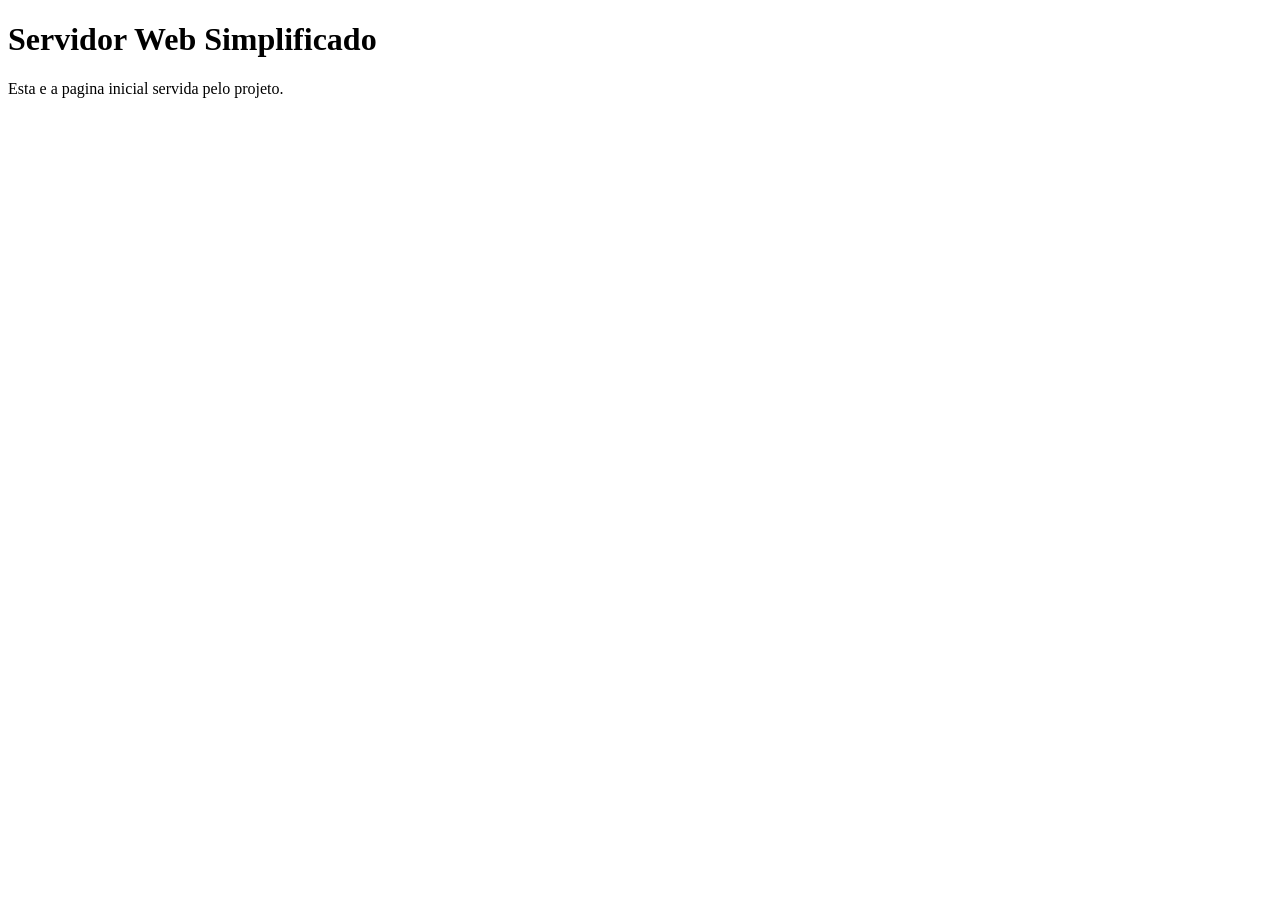
==== www/index.html @ 4951ca26 "Inserção do servidor" ====
<!doctype html>
<html lang="pt-br">
<head>
  <meta charset="utf-8">
  <title>Servidor Web Simplificado</title>
</head>
<body>
  <h1>Servidor Web Simplificado</h1>
  <p>Esta e a pagina inicial servida pelo projeto.</p>
</body>
</html>
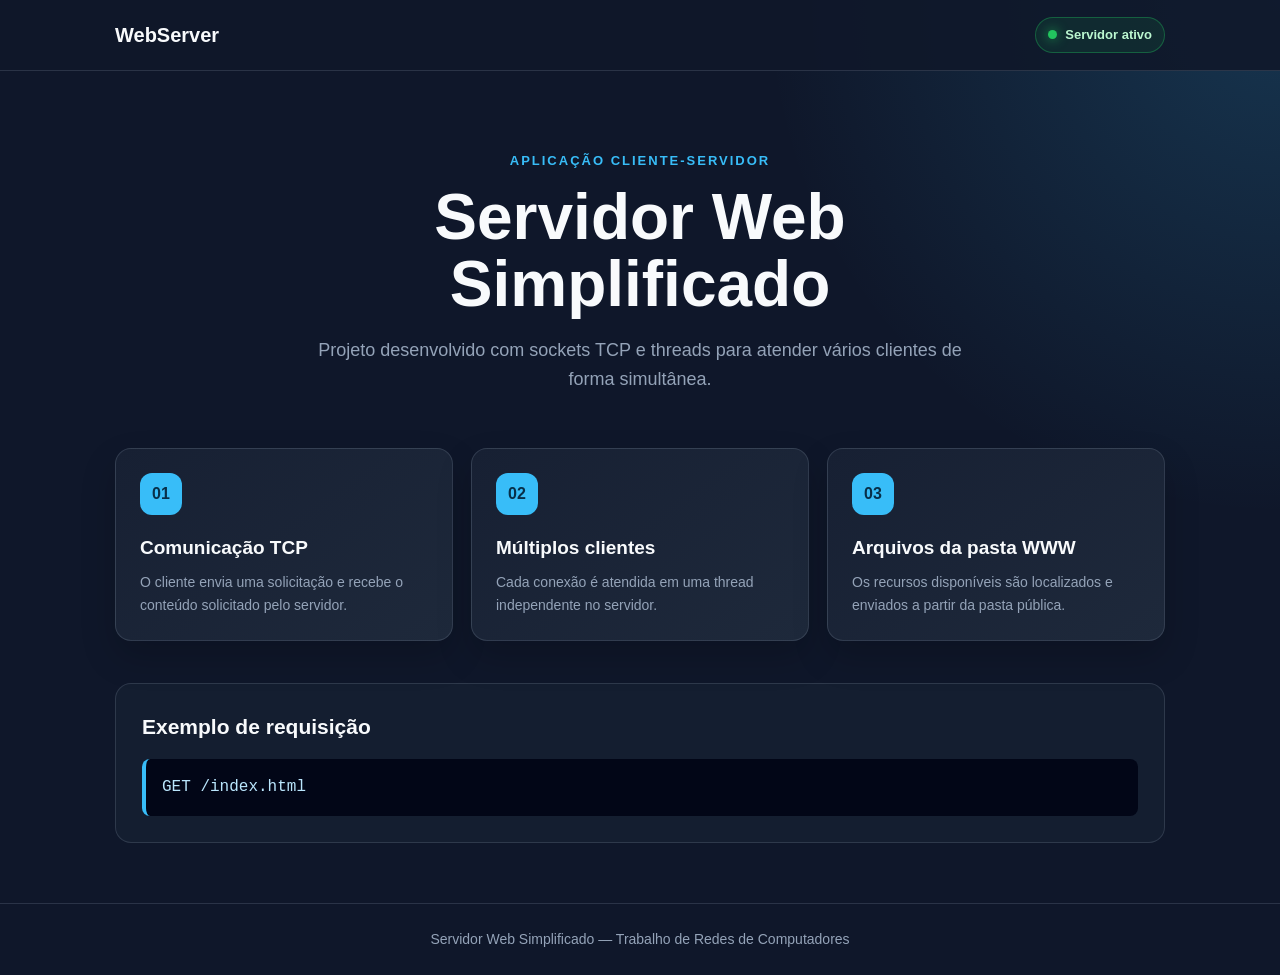
==== commit 9ed6331b: "style: melhora interfaces visuais do servidor web" ====
--- a/www/index.html
+++ b/www/index.html
@@ -2,10 +2,245 @@
 <html lang="pt-br">
 <head>
   <meta charset="utf-8">
+  <meta name="viewport" content="width=device-width, initial-scale=1">
   <title>Servidor Web Simplificado</title>
+
+  <style>
+    :root {
+      --background: #0f172a;
+      --surface: #172033;
+      --surface-light: #1e293b;
+      --primary: #38bdf8;
+      --primary-dark: #0284c7;
+      --text: #f8fafc;
+      --muted: #94a3b8;
+      --success: #22c55e;
+      --border: rgba(148, 163, 184, 0.2);
+    }
+
+    * {
+      box-sizing: border-box;
+    }
+
+    body {
+      margin: 0;
+      min-height: 100vh;
+      background:
+        radial-gradient(circle at top right, rgba(56, 189, 248, 0.18), transparent 32%),
+        var(--background);
+      color: var(--text);
+      font-family: Arial, Helvetica, sans-serif;
+      line-height: 1.6;
+    }
+
+    .container {
+      width: min(1050px, calc(100% - 32px));
+      margin: 0 auto;
+    }
+
+    header {
+      border-bottom: 1px solid var(--border);
+      background: rgba(15, 23, 42, 0.88);
+    }
+
+    .navbar {
+      display: flex;
+      align-items: center;
+      justify-content: space-between;
+      min-height: 70px;
+    }
+
+    .logo {
+      color: var(--text);
+      font-size: 20px;
+      font-weight: 700;
+      text-decoration: none;
+    }
+
+    .status {
+      display: inline-flex;
+      align-items: center;
+      gap: 8px;
+      padding: 7px 12px;
+      border: 1px solid rgba(34, 197, 94, 0.35);
+      border-radius: 999px;
+      color: #bbf7d0;
+      background: rgba(34, 197, 94, 0.1);
+      font-size: 13px;
+      font-weight: 700;
+    }
+
+    .status-dot {
+      width: 9px;
+      height: 9px;
+      border-radius: 50%;
+      background: var(--success);
+      box-shadow: 0 0 12px rgba(34, 197, 94, 0.8);
+    }
+
+    .hero {
+      padding: 80px 0 54px;
+      text-align: center;
+    }
+
+    .eyebrow {
+      margin: 0 0 12px;
+      color: var(--primary);
+      font-size: 13px;
+      font-weight: 700;
+      letter-spacing: 2px;
+      text-transform: uppercase;
+    }
+
+    h1 {
+      max-width: 760px;
+      margin: 0 auto 18px;
+      font-size: clamp(36px, 7vw, 64px);
+      line-height: 1.05;
+    }
+
+    .hero-description {
+      max-width: 680px;
+      margin: 0 auto;
+      color: var(--muted);
+      font-size: 18px;
+    }
+
+    .cards {
+      display: grid;
+      grid-template-columns: repeat(3, minmax(0, 1fr));
+      gap: 18px;
+      padding-bottom: 42px;
+    }
+
+    .card {
+      padding: 24px;
+      border: 1px solid var(--border);
+      border-radius: 16px;
+      background: linear-gradient(145deg, var(--surface), var(--surface-light));
+      box-shadow: 0 16px 35px rgba(0, 0, 0, 0.18);
+    }
+
+    .card-number {
+      display: grid;
+      width: 42px;
+      height: 42px;
+      margin-bottom: 18px;
+      place-items: center;
+      border-radius: 12px;
+      color: #082f49;
+      background: var(--primary);
+      font-weight: 800;
+    }
+
+    .card h2 {
+      margin: 0 0 8px;
+      font-size: 19px;
+    }
+
+    .card p {
+      margin: 0;
+      color: var(--muted);
+      font-size: 14px;
+    }
+
+    .request-box {
+      margin-bottom: 60px;
+      padding: 26px;
+      border: 1px solid var(--border);
+      border-radius: 16px;
+      background: rgba(23, 32, 51, 0.78);
+    }
+
+    .request-box h2 {
+      margin: 0 0 15px;
+      font-size: 21px;
+    }
+
+    code {
+      display: block;
+      padding: 16px;
+      overflow-x: auto;
+      border-left: 4px solid var(--primary);
+      border-radius: 8px;
+      color: #bae6fd;
+      background: #020617;
+      font-family: Consolas, Monaco, monospace;
+    }
+
+    footer {
+      padding: 24px 0;
+      border-top: 1px solid var(--border);
+      color: var(--muted);
+      text-align: center;
+      font-size: 14px;
+    }
+
+    @media (max-width: 760px) {
+      .cards {
+        grid-template-columns: 1fr;
+      }
+
+      .hero {
+        padding-top: 58px;
+      }
+
+      .navbar {
+        gap: 14px;
+      }
+    }
+  </style>
 </head>
 <body>
-  <h1>Servidor Web Simplificado</h1>
-  <p>Esta e a pagina inicial servida pelo projeto.</p>
+  <header>
+    <div class="container navbar">
+      <a class="logo" href="#">WebServer</a>
+
+      <div class="status">
+        <span class="status-dot"></span>
+        Servidor ativo
+      </div>
+    </div>
+  </header>
+
+  <main class="container">
+    <section class="hero">
+      <p class="eyebrow">Aplicação cliente-servidor</p>
+      <h1>Servidor Web Simplificado</h1>
+      <p class="hero-description">
+        Projeto desenvolvido com sockets TCP e threads para atender vários clientes
+        de forma simultânea.
+      </p>
+    </section>
+
+    <section class="cards" aria-label="Características do servidor">
+      <article class="card">
+        <div class="card-number">01</div>
+        <h2>Comunicação TCP</h2>
+        <p>O cliente envia uma solicitação e recebe o conteúdo solicitado pelo servidor.</p>
+      </article>
+
+      <article class="card">
+        <div class="card-number">02</div>
+        <h2>Múltiplos clientes</h2>
+        <p>Cada conexão é atendida em uma thread independente no servidor.</p>
+      </article>
+
+      <article class="card">
+        <div class="card-number">03</div>
+        <h2>Arquivos da pasta WWW</h2>
+        <p>Os recursos disponíveis são localizados e enviados a partir da pasta pública.</p>
+      </article>
+    </section>
+
+    <section class="request-box">
+      <h2>Exemplo de requisição</h2>
+      <code>GET /index.html</code>
+    </section>
+  </main>
+
+  <footer>
+    Servidor Web Simplificado — Trabalho de Redes de Computadores
+  </footer>
 </body>
-</html>+</html>
